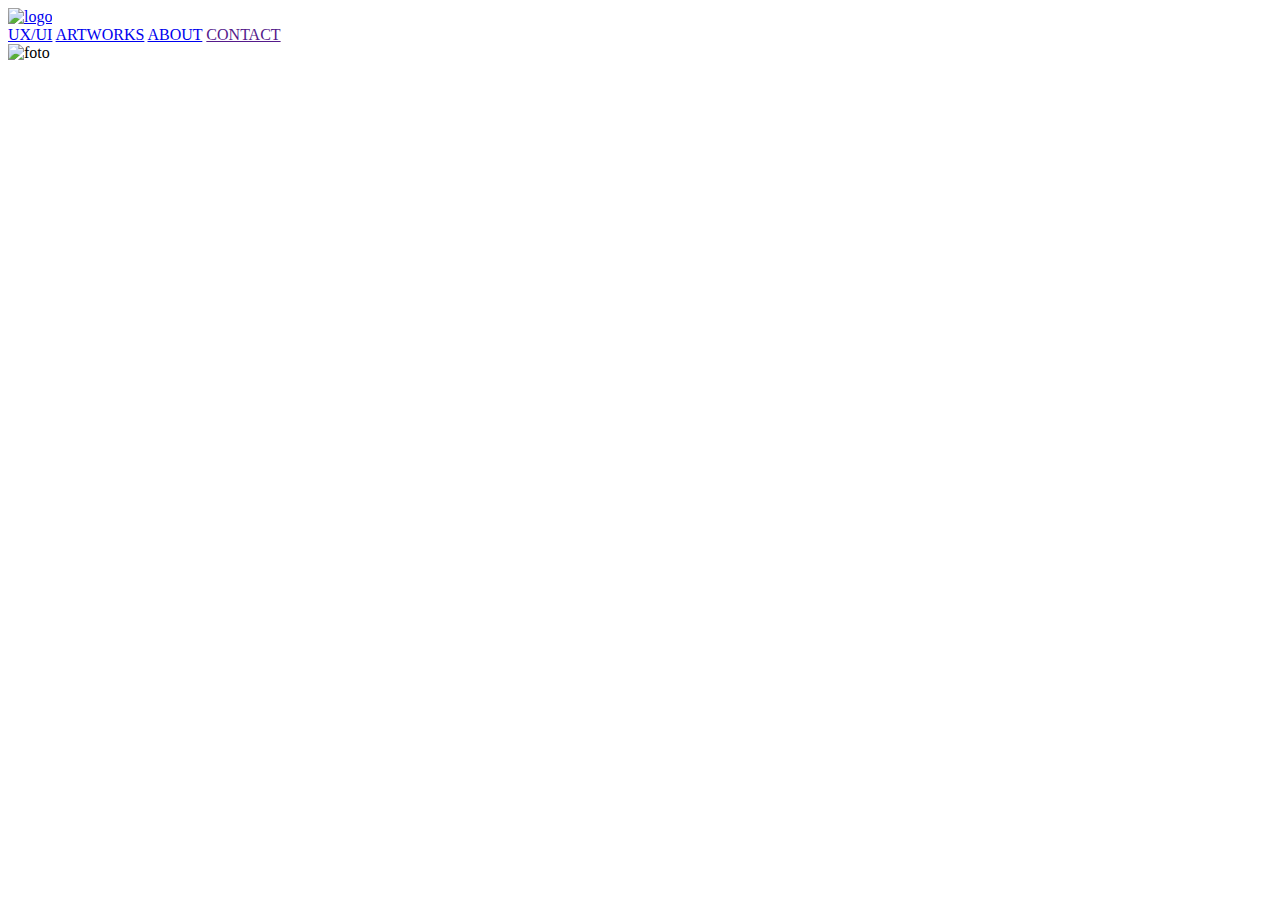
==== about.html @ b57ec980 "version 1" ====
<!DOCTYPE html>
<html lang="en">

<head>
    <meta charset="UTF-8">
    <meta http-equiv="X-UA-Compatible" content="IE=edge">
    <meta name="viewport" content="width=device-width, initial-scale=1.0">
    <title>Document</title>
    <link rel="stylesheet" href="css/reset.css">
    <link rel="stylesheet" href="css/about.css">
    <link href="https://unpkg.com/aos@2.3.1/dist/aos.css" rel="stylesheet">
    <script src="https://unpkg.com/aos@2.3.1/dist/aos.js"></script>
</head>

<body>
    <header>

        <div id="navbar">

            <a href="index.html"><img src="img/be..svg" alt="logo"></a>

            <nav>
                <a href="uiproyects.html">UX/UI</a>
                <a href="art.html">ARTWORKS</a>
                <a href="about.html">ABOUT</a>
                <a href="">CONTACT</a>
            </nav>
        </div>

    </header>

    <main>

        <img src="img/cv photo.png" alt="foto" id="fotoperfil">


    </main>


    <script>
        AOS.init();
      </script>

</body>

</html>
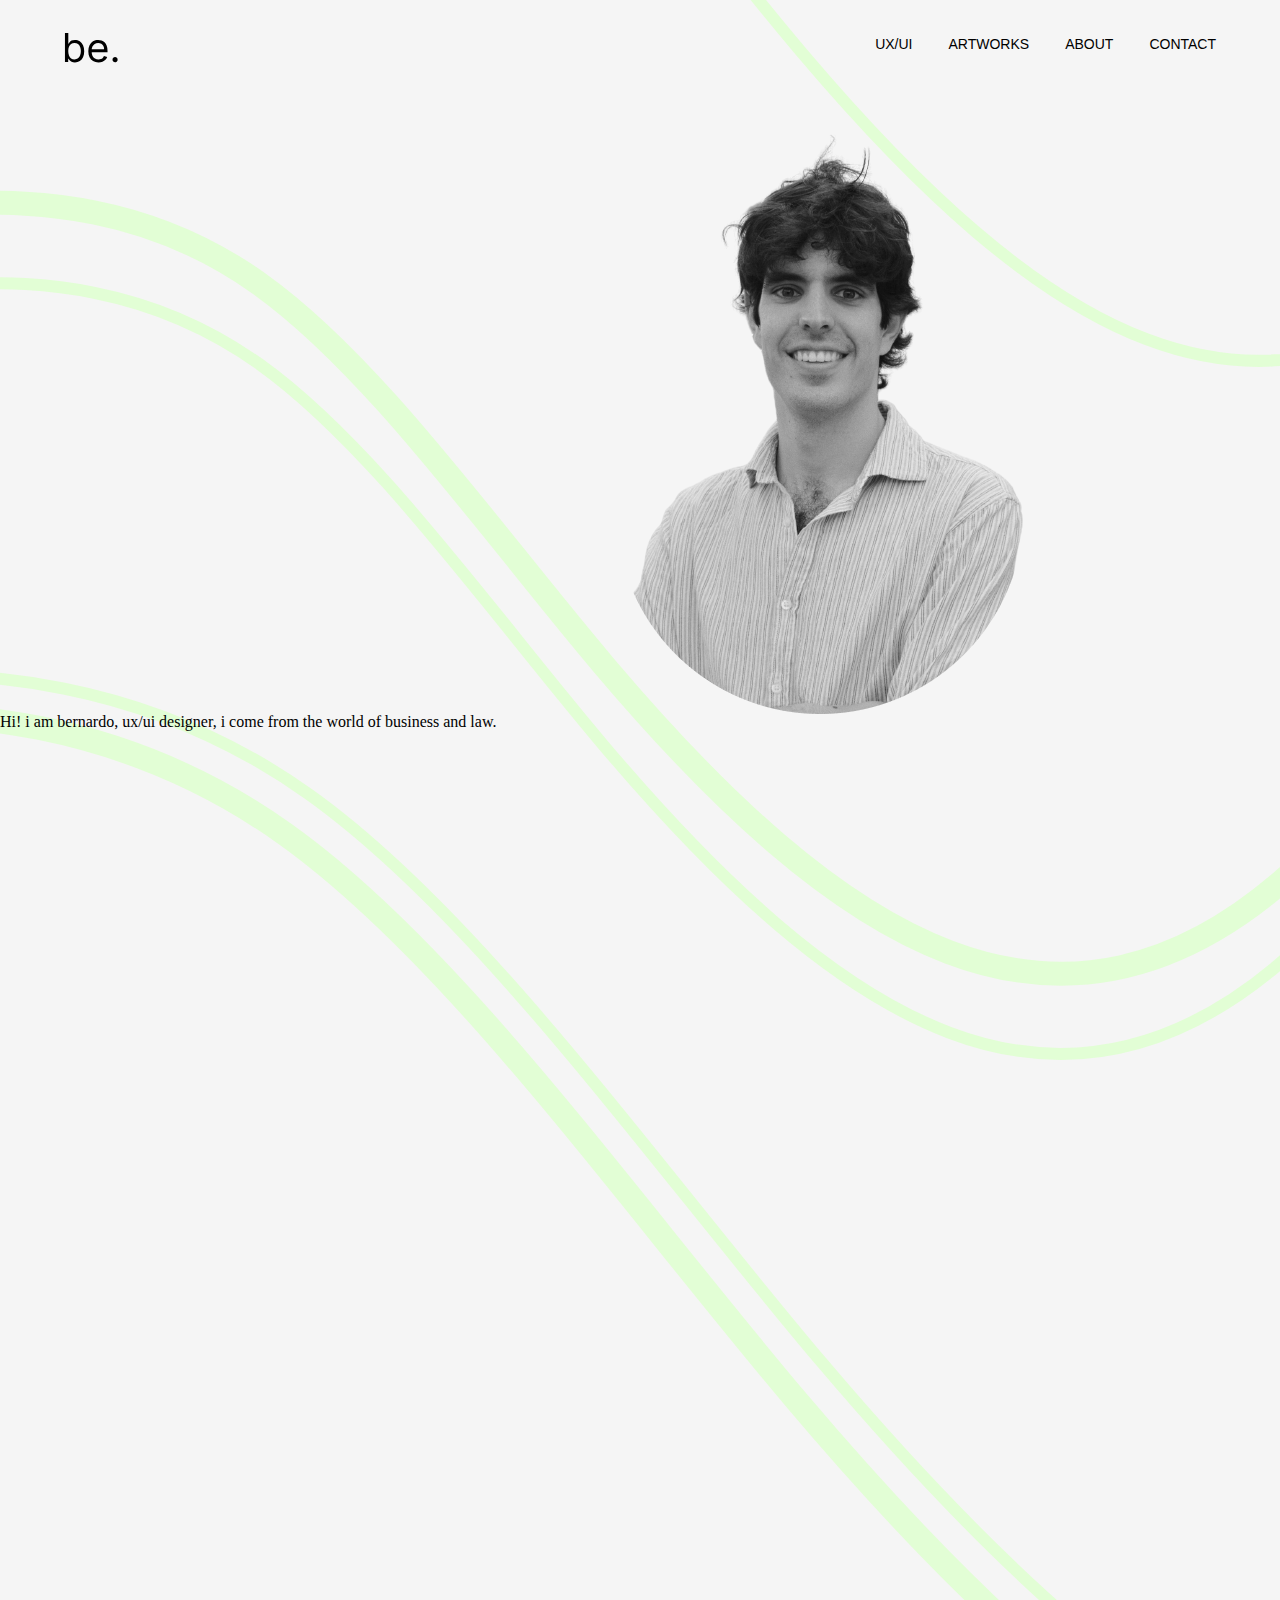
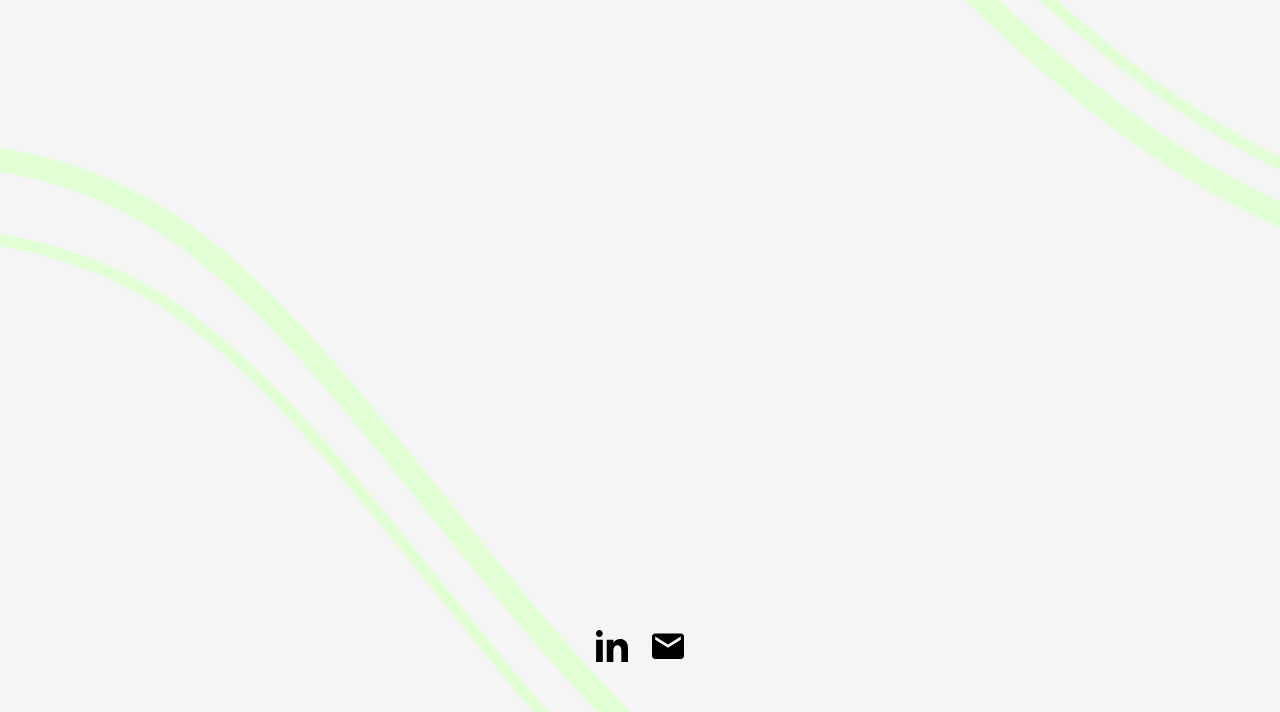
==== commit e4ec7c24: "v3" ====
--- a/about.html
+++ b/about.html
@@ -36,6 +36,19 @@
 
     </main>
 
+    <div id="hola">
+
+        <p>
+            Hi! i am bernardo, ux/ui designer, i come from the world of business and law.
+        </p>
+    </div>
+
+    <div id="iconostotal">
+
+        <img src="img/linkedin icono.svg" alt="linkedin" id="linkedinicono" width="32px" height="32px">
+        <img src="img/correo icono.svg" alt="email" id="emailicono" width="32px" height="32px">
+    </div>
+
 
     <script>
         AOS.init();
--- a/css/about.css
+++ b/css/about.css
@@ -0,0 +1,58 @@
+body {
+
+    background-image: url(../img/Frame\ 8.svg);
+    background-size: cover;
+
+
+}
+
+a {
+
+    color: hsla(0, 0%, 0%, 1);
+    font-family: 'helvetica';
+    font-style: normal;
+    font-weight: 400;
+    font-size: 14px;
+    line-height: 24px;
+    text-decoration: none;
+}
+
+#navbar {
+
+    display: flex;
+    justify-content: space-between;
+    gap: 32px;
+    padding: 32px 0 32px 0;
+    width: 90%;
+    max-width: 1290px;
+    margin: 0 auto;
+}
+
+nav {
+
+    word-spacing: 32px;
+}
+
+main{
+
+    display: flex;
+    justify-content: flex-end;
+    padding-right: 20%;
+    
+}
+
+a:hover {
+    color: rgb(57, 187, 156);
+  }
+
+  #iconostotal{
+
+    display: flex;
+    flex-direction: row;
+    justify-content: center;
+    align-items: center;
+    gap: 24px;
+    
+    padding-bottom: 50px;
+    padding-top: 1500px;
+  }